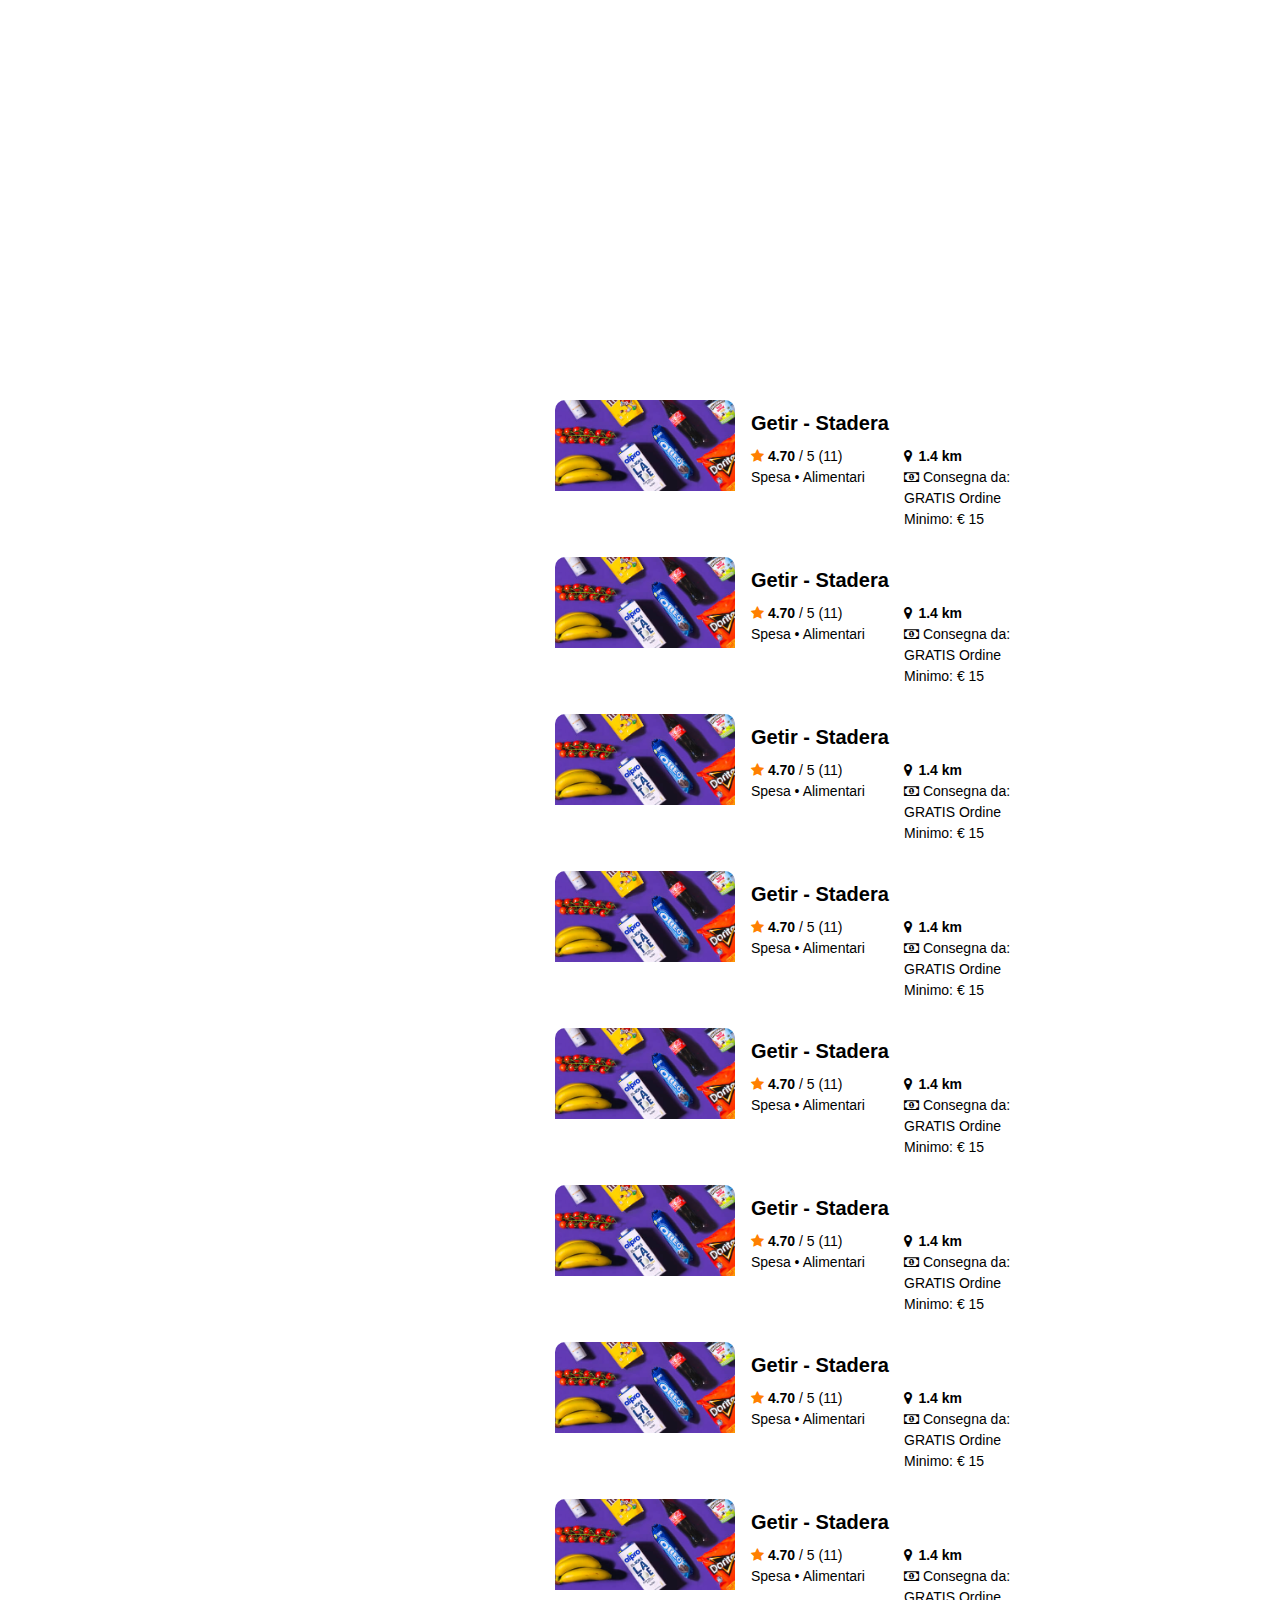
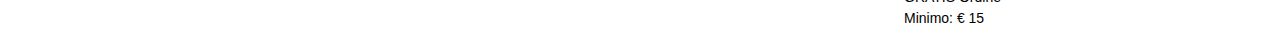
==== components/card-restaurants-searchpage/card-restaurants.html @ f646c20c "Starting point" ====
<!DOCTYPE html>
<html lang="en">
  <head>
    <meta charset="UTF-8" />
    <meta name="viewport" content="width=device-width, initial-scale=1.0" />
    <link rel="stylesheet" href="card-restaurants.css" />
    <link rel="stylesheet" href="../../assets/css/common.css" />
    <link
      rel="stylesheet"
      href="https://cdnjs.cloudflare.com/ajax/libs/font-awesome/4.7.0/css/font-awesome.min.css"
    />

    <title>Card ristoranti searchpage</title>
  </head>
  <body>
    <!-- first card -->
    <a class="card" href="#">
      <figure class="pictureBox sectionOfCard">
        <img
          class="picture"
          src="images/getir-stadera.jpg"
          alt="getir stadera"
        />
      </figure>

      <div class="cardGrid">
        <header class="headerRestaurant bold">Getir - Stadera</header>
        <p class="ratingAndReviews">
          <span class="fa fa-star checked"></span>
          <span class="ratingLeft bold">4.70</span>
          <span class="ratingDivider">/</span>
          <span class="ratingRight">5</span>
          <span class="numberOfReviews">(11)</span>
        </p>
        <p class="restaurantTypes">
          <span class="restaurantType1 afterContentDot">Spesa </span>
          <span class="restaurantType2">Alimentari</span>
        </p>

        <p class="distance bold">
          <span class="fa fa-map-marker"></span>
          <span class="onePointFourKm">1.4 km</span>
        </p>

        <p class="delivery">
          <span class="fa fa-money"></span>
          Consegna da: <span class="aftecrContentDot">GRATIS </span>
          Ordine Minimo: € 15
        </p>
      </div>
    </a>

    <!-- second card  -->
    <a class="card cardNotFirst" href="#">
      <figure class="pictureBox sectionOfCard">
        <img
          class="picture"
          src="images/getir-stadera.jpg"
          alt="getir stadera"
        />
      </figure>

      <div class="cardGrid">
        <header class="headerRestaurant bold">Getir - Stadera</header>
        <p class="ratingAndReviews">
          <span class="fa fa-star checked"></span>
          <span class="ratingLeft bold">4.70</span>
          <span class="ratingDivider">/</span>
          <span class="ratingRight">5</span>
          <span class="numberOfReviews">(11)</span>
        </p>
        <p class="restaurantTypes">
          <span class="restaurantType1 afterContentDot">Spesa </span>
          <span class="restaurantType2">Alimentari</span>
        </p>

        <p class="distance bold">
          <span class="fa fa-map-marker"></span>
          <span class="onePointFourKm">1.4 km</span>
        </p>

        <p class="delivery">
          <span class="fa fa-money"></span>
          Consegna da: <span class="aftecrContentDot">GRATIS </span>
          Ordine Minimo: € 15
        </p>
      </div>
    </a>

    <!-- third card  -->
    <a class="card cardNotFirst" href="#">
      <figure class="pictureBox sectionOfCard">
        <img
          class="picture"
          src="images/getir-stadera.jpg"
          alt="getir stadera"
        />
      </figure>

      <div class="cardGrid">
        <header class="headerRestaurant bold">Getir - Stadera</header>
        <p class="ratingAndReviews">
          <span class="fa fa-star checked"></span>
          <span class="ratingLeft bold">4.70</span>
          <span class="ratingDivider">/</span>
          <span class="ratingRight">5</span>
          <span class="numberOfReviews">(11)</span>
        </p>
        <p class="restaurantTypes">
          <span class="restaurantType1 afterContentDot">Spesa </span>
          <span class="restaurantType2">Alimentari</span>
        </p>

        <p class="distance bold">
          <span class="fa fa-map-marker"></span>
          <span class="onePointFourKm">1.4 km</span>
        </p>

        <p class="delivery">
          <span class="fa fa-money"></span>
          Consegna da: <span class="aftecrContentDot">GRATIS </span>
          Ordine Minimo: € 15
        </p>
      </div>
    </a>

    <!-- fourth card  -->
    <a class="card cardNotFirst" href="#">
      <figure class="pictureBox sectionOfCard">
        <img
          class="picture"
          src="images/getir-stadera.jpg"
          alt="getir stadera"
        />
      </figure>

      <div class="cardGrid">
        <header class="headerRestaurant bold">Getir - Stadera</header>
        <p class="ratingAndReviews">
          <span class="fa fa-star checked"></span>
          <span class="ratingLeft bold">4.70</span>
          <span class="ratingDivider">/</span>
          <span class="ratingRight">5</span>
          <span class="numberOfReviews">(11)</span>
        </p>
        <p class="restaurantTypes">
          <span class="restaurantType1 afterContentDot">Spesa </span>
          <span class="restaurantType2">Alimentari</span>
        </p>

        <p class="distance bold">
          <span class="fa fa-map-marker"></span>
          <span class="onePointFourKm">1.4 km</span>
        </p>

        <p class="delivery">
          <span class="fa fa-money"></span>
          Consegna da: <span class="aftecrContentDot">GRATIS </span>
          Ordine Minimo: € 15
        </p>
      </div>
    </a>

    <!-- fifth card  -->
    <a class="card cardNotFirst" href="#">
      <figure class="pictureBox sectionOfCard">
        <img
          class="picture"
          src="images/getir-stadera.jpg"
          alt="getir stadera"
        />
      </figure>

      <div class="cardGrid">
        <header class="headerRestaurant bold">Getir - Stadera</header>
        <p class="ratingAndReviews">
          <span class="fa fa-star checked"></span>
          <span class="ratingLeft bold">4.70</span>
          <span class="ratingDivider">/</span>
          <span class="ratingRight">5</span>
          <span class="numberOfReviews">(11)</span>
        </p>
        <p class="restaurantTypes">
          <span class="restaurantType1 afterContentDot">Spesa </span>
          <span class="restaurantType2">Alimentari</span>
        </p>

        <p class="distance bold">
          <span class="fa fa-map-marker"></span>
          <span class="onePointFourKm">1.4 km</span>
        </p>

        <p class="delivery">
          <span class="fa fa-money"></span>
          Consegna da: <span class="aftecrContentDot">GRATIS </span>
          Ordine Minimo: € 15
        </p>
      </div>
    </a>

    <!-- sixth card  -->
    <a class="card cardNotFirst" href="#">
      <figure class="pictureBox sectionOfCard">
        <img
          class="picture"
          src="images/getir-stadera.jpg"
          alt="getir stadera"
        />
      </figure>

      <div class="cardGrid">
        <header class="headerRestaurant bold">Getir - Stadera</header>
        <p class="ratingAndReviews">
          <span class="fa fa-star checked"></span>
          <span class="ratingLeft bold">4.70</span>
          <span class="ratingDivider">/</span>
          <span class="ratingRight">5</span>
          <span class="numberOfReviews">(11)</span>
        </p>
        <p class="restaurantTypes">
          <span class="restaurantType1 afterContentDot">Spesa </span>
          <span class="restaurantType2">Alimentari</span>
        </p>

        <p class="distance bold">
          <span class="fa fa-map-marker"></span>
          <span class="onePointFourKm">1.4 km</span>
        </p>

        <p class="delivery">
          <span class="fa fa-money"></span>
          Consegna da: <span class="aftecrContentDot">GRATIS </span>
          Ordine Minimo: € 15
        </p>
      </div>
    </a>

    <!-- seventh card  -->
    <a class="card cardNotFirst" href="#">
      <figure class="pictureBox sectionOfCard">
        <img
          class="picture"
          src="images/getir-stadera.jpg"
          alt="getir stadera"
        />
      </figure>

      <div class="cardGrid">
        <header class="headerRestaurant bold">Getir - Stadera</header>
        <p class="ratingAndReviews">
          <span class="fa fa-star checked"></span>
          <span class="ratingLeft bold">4.70</span>
          <span class="ratingDivider">/</span>
          <span class="ratingRight">5</span>
          <span class="numberOfReviews">(11)</span>
        </p>
        <p class="restaurantTypes">
          <span class="restaurantType1 afterContentDot">Spesa </span>
          <span class="restaurantType2">Alimentari</span>
        </p>

        <p class="distance bold">
          <span class="fa fa-map-marker"></span>
          <span class="onePointFourKm">1.4 km</span>
        </p>

        <p class="delivery">
          <span class="fa fa-money"></span>
          Consegna da: <span class="aftecrContentDot">GRATIS </span>
          Ordine Minimo: € 15
        </p>
      </div>
    </a>

    <!-- eight card  -->
    <a class="card cardNotFirst" href="#">
      <figure class="pictureBox sectionOfCard">
        <img
          class="picture"
          src="images/getir-stadera.jpg"
          alt="getir stadera"
        />
      </figure>

      <div class="cardGrid">
        <header class="headerRestaurant bold">Getir - Stadera</header>
        <p class="ratingAndReviews">
          <span class="fa fa-star checked"></span>
          <span class="ratingLeft bold">4.70</span>
          <span class="ratingDivider">/</span>
          <span class="ratingRight">5</span>
          <span class="numberOfReviews">(11)</span>
        </p>
        <p class="restaurantTypes">
          <span class="restaurantType1 afterContentDot">Spesa </span>
          <span class="restaurantType2">Alimentari</span>
        </p>

        <p class="distance bold">
          <span class="fa fa-map-marker"></span>
          <span class="onePointFourKm">1.4 km</span>
        </p>

        <p class="delivery">
          <span class="fa fa-money"></span>
          Consegna da: <span class="aftecrContentDot">GRATIS </span>
          Ordine Minimo: € 15
        </p>
      </div>
    </a>
  </body>
</html>
---- components/card-restaurants-searchpage/card-restaurants.css ----
@charset "UTF-8";
.bold {
  font-weight: bold;
}

.afterContentDot:after {
  content: "•";
}

.checked {
  color: rgb(255, 128, 0);
}

.card {
  color: #000;
  display: grid;
  font-size: 0.875rem;
  grid-gap: 0.5rem 1rem;
  grid-template-columns: minmax(180px, 30%) 1fr;
  grid-template-rows: repeat(1, 1fr);
  height: 127px;
  margin: 400px 235px 0 555px;
  text-decoration: none;
}
.card .pictureBox {
  border-radius: 10px;
  height: 125px;
  overflow: hidden;
  position: relative;
  z-index: 2;
}
.card .pictureBox .picture {
  top: -1.8rem;
  position: absolute;
  width: 100%;
  z-index: 1;
}
.card .cardGrid {
  display: grid;
  grid-gap: 0 0.75rem;
  grid-template-columns: 1fr 1fr;
  grid-template-rows: repeat(4, 1fr);
  height: 127px;
}
.card .cardGrid .headerRestaurant {
  font-size: 1.25rem;
  grid-row-start: 1;
  grid-row-end: 2;
  margin: 0.5rem 0;
}
.card .cardGrid .headerRestaurant:hover {
  text-decoration: underline;
}
.card .cardGrid .ratingAndReviews {
  grid-column-start: 1;
  grid-column-end: 2;
  grid-row-start: 2;
  grid-row-end: 3;
}
.card .cardGrid .restaurantTypes {
  grid-column-start: 1;
  grid-column-end: 2;
  grid-row-start: 3;
  grid-row-end: 4;
}
.card .cardGrid .distance {
  grid-column-start: 2;
  grid-column-end: 3;
  grid-row-start: 2;
  grid-row-end: 3;
}
.card .cardGrid .distance .onePointFourKm {
  margin-left: 2.5px;
}
.card .cardGrid .delivery {
  grid-column-start: 2;
  grid-column-end: 3;
  grid-row-start: 3;
  grid-row-end: 4;
}

.cardNotFirst {
  margin-top: 30px;
}

/*# sourceMappingURL=card-restaurants.css.map */
---- assets/css/common.css ----
* {
  padding: 0;
  margin: 0;
  box-sizing: border-box;
}

html,
body {
  font-size: 1rem;
  line-height: 1.5;
  font-family: JetSansDigital, Arial, sans-serif;
  color: #242e30;
  font-weight: 400;
  text-rendering: optimizelegibility;
  -webkit-font-smoothing: antialiased;
}
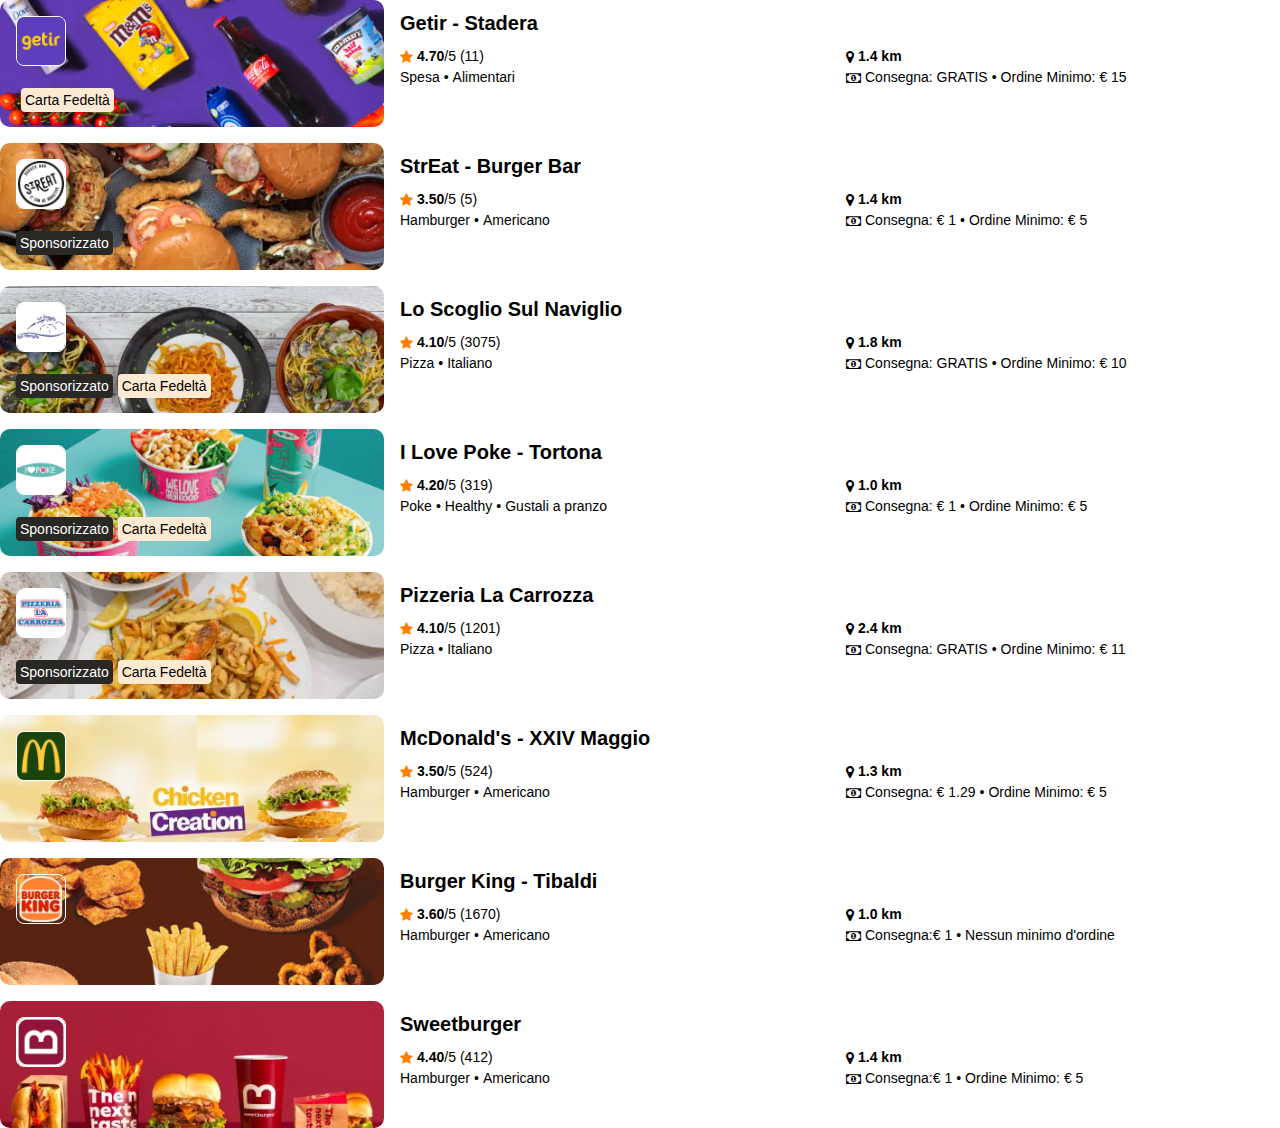
==== commit fc85025e: "develope responsiveness" ====
--- a/components/card-restaurants-searchpage/card-restaurants.html
+++ b/components/card-restaurants-searchpage/card-restaurants.html
@@ -13,300 +13,361 @@
     <title>Card ristoranti searchpage</title>
   </head>
   <body>
-    <!-- first card -->
-    <a class="card" href="#">
-      <figure class="pictureBox sectionOfCard">
-        <img
-          class="picture"
-          src="images/getir-stadera.jpg"
-          alt="getir stadera"
-        />
-      </figure>
-
-      <div class="cardGrid">
-        <header class="headerRestaurant bold">Getir - Stadera</header>
-        <p class="ratingAndReviews">
-          <span class="fa fa-star checked"></span>
-          <span class="ratingLeft bold">4.70</span>
-          <span class="ratingDivider">/</span>
-          <span class="ratingRight">5</span>
-          <span class="numberOfReviews">(11)</span>
-        </p>
-        <p class="restaurantTypes">
-          <span class="restaurantType1 afterContentDot">Spesa </span>
-          <span class="restaurantType2">Alimentari</span>
-        </p>
-
-        <p class="distance bold">
-          <span class="fa fa-map-marker"></span>
-          <span class="onePointFourKm">1.4 km</span>
-        </p>
-
-        <p class="delivery">
-          <span class="fa fa-money"></span>
-          Consegna da: <span class="aftecrContentDot">GRATIS </span>
-          Ordine Minimo: € 15
-        </p>
-      </div>
-    </a>
-
-    <!-- second card  -->
-    <a class="card cardNotFirst" href="#">
-      <figure class="pictureBox sectionOfCard">
-        <img
-          class="picture"
-          src="images/getir-stadera.jpg"
-          alt="getir stadera"
-        />
-      </figure>
-
-      <div class="cardGrid">
-        <header class="headerRestaurant bold">Getir - Stadera</header>
-        <p class="ratingAndReviews">
-          <span class="fa fa-star checked"></span>
-          <span class="ratingLeft bold">4.70</span>
-          <span class="ratingDivider">/</span>
-          <span class="ratingRight">5</span>
-          <span class="numberOfReviews">(11)</span>
-        </p>
-        <p class="restaurantTypes">
-          <span class="restaurantType1 afterContentDot">Spesa </span>
-          <span class="restaurantType2">Alimentari</span>
-        </p>
-
-        <p class="distance bold">
-          <span class="fa fa-map-marker"></span>
-          <span class="onePointFourKm">1.4 km</span>
-        </p>
-
-        <p class="delivery">
-          <span class="fa fa-money"></span>
-          Consegna da: <span class="aftecrContentDot">GRATIS </span>
-          Ordine Minimo: € 15
-        </p>
-      </div>
-    </a>
-
-    <!-- third card  -->
-    <a class="card cardNotFirst" href="#">
-      <figure class="pictureBox sectionOfCard">
-        <img
-          class="picture"
-          src="images/getir-stadera.jpg"
-          alt="getir stadera"
-        />
-      </figure>
-
-      <div class="cardGrid">
-        <header class="headerRestaurant bold">Getir - Stadera</header>
-        <p class="ratingAndReviews">
-          <span class="fa fa-star checked"></span>
-          <span class="ratingLeft bold">4.70</span>
-          <span class="ratingDivider">/</span>
-          <span class="ratingRight">5</span>
-          <span class="numberOfReviews">(11)</span>
-        </p>
-        <p class="restaurantTypes">
-          <span class="restaurantType1 afterContentDot">Spesa </span>
-          <span class="restaurantType2">Alimentari</span>
-        </p>
-
-        <p class="distance bold">
-          <span class="fa fa-map-marker"></span>
-          <span class="onePointFourKm">1.4 km</span>
-        </p>
-
-        <p class="delivery">
-          <span class="fa fa-money"></span>
-          Consegna da: <span class="aftecrContentDot">GRATIS </span>
-          Ordine Minimo: € 15
-        </p>
-      </div>
-    </a>
-
-    <!-- fourth card  -->
-    <a class="card cardNotFirst" href="#">
-      <figure class="pictureBox sectionOfCard">
-        <img
-          class="picture"
-          src="images/getir-stadera.jpg"
-          alt="getir stadera"
-        />
-      </figure>
-
-      <div class="cardGrid">
-        <header class="headerRestaurant bold">Getir - Stadera</header>
-        <p class="ratingAndReviews">
-          <span class="fa fa-star checked"></span>
-          <span class="ratingLeft bold">4.70</span>
-          <span class="ratingDivider">/</span>
-          <span class="ratingRight">5</span>
-          <span class="numberOfReviews">(11)</span>
-        </p>
-        <p class="restaurantTypes">
-          <span class="restaurantType1 afterContentDot">Spesa </span>
-          <span class="restaurantType2">Alimentari</span>
-        </p>
-
-        <p class="distance bold">
-          <span class="fa fa-map-marker"></span>
-          <span class="onePointFourKm">1.4 km</span>
-        </p>
-
-        <p class="delivery">
-          <span class="fa fa-money"></span>
-          Consegna da: <span class="aftecrContentDot">GRATIS </span>
-          Ordine Minimo: € 15
-        </p>
-      </div>
-    </a>
-
-    <!-- fifth card  -->
-    <a class="card cardNotFirst" href="#">
-      <figure class="pictureBox sectionOfCard">
-        <img
-          class="picture"
-          src="images/getir-stadera.jpg"
-          alt="getir stadera"
-        />
-      </figure>
-
-      <div class="cardGrid">
-        <header class="headerRestaurant bold">Getir - Stadera</header>
-        <p class="ratingAndReviews">
-          <span class="fa fa-star checked"></span>
-          <span class="ratingLeft bold">4.70</span>
-          <span class="ratingDivider">/</span>
-          <span class="ratingRight">5</span>
-          <span class="numberOfReviews">(11)</span>
-        </p>
-        <p class="restaurantTypes">
-          <span class="restaurantType1 afterContentDot">Spesa </span>
-          <span class="restaurantType2">Alimentari</span>
-        </p>
-
-        <p class="distance bold">
-          <span class="fa fa-map-marker"></span>
-          <span class="onePointFourKm">1.4 km</span>
-        </p>
-
-        <p class="delivery">
-          <span class="fa fa-money"></span>
-          Consegna da: <span class="aftecrContentDot">GRATIS </span>
-          Ordine Minimo: € 15
-        </p>
-      </div>
-    </a>
-
-    <!-- sixth card  -->
-    <a class="card cardNotFirst" href="#">
-      <figure class="pictureBox sectionOfCard">
-        <img
-          class="picture"
-          src="images/getir-stadera.jpg"
-          alt="getir stadera"
-        />
-      </figure>
-
-      <div class="cardGrid">
-        <header class="headerRestaurant bold">Getir - Stadera</header>
-        <p class="ratingAndReviews">
-          <span class="fa fa-star checked"></span>
-          <span class="ratingLeft bold">4.70</span>
-          <span class="ratingDivider">/</span>
-          <span class="ratingRight">5</span>
-          <span class="numberOfReviews">(11)</span>
-        </p>
-        <p class="restaurantTypes">
-          <span class="restaurantType1 afterContentDot">Spesa </span>
-          <span class="restaurantType2">Alimentari</span>
-        </p>
-
-        <p class="distance bold">
-          <span class="fa fa-map-marker"></span>
-          <span class="onePointFourKm">1.4 km</span>
-        </p>
-
-        <p class="delivery">
-          <span class="fa fa-money"></span>
-          Consegna da: <span class="aftecrContentDot">GRATIS </span>
-          Ordine Minimo: € 15
-        </p>
-      </div>
-    </a>
-
-    <!-- seventh card  -->
-    <a class="card cardNotFirst" href="#">
-      <figure class="pictureBox sectionOfCard">
-        <img
-          class="picture"
-          src="images/getir-stadera.jpg"
-          alt="getir stadera"
-        />
-      </figure>
-
-      <div class="cardGrid">
-        <header class="headerRestaurant bold">Getir - Stadera</header>
-        <p class="ratingAndReviews">
-          <span class="fa fa-star checked"></span>
-          <span class="ratingLeft bold">4.70</span>
-          <span class="ratingDivider">/</span>
-          <span class="ratingRight">5</span>
-          <span class="numberOfReviews">(11)</span>
-        </p>
-        <p class="restaurantTypes">
-          <span class="restaurantType1 afterContentDot">Spesa </span>
-          <span class="restaurantType2">Alimentari</span>
-        </p>
-
-        <p class="distance bold">
-          <span class="fa fa-map-marker"></span>
-          <span class="onePointFourKm">1.4 km</span>
-        </p>
-
-        <p class="delivery">
-          <span class="fa fa-money"></span>
-          Consegna da: <span class="aftecrContentDot">GRATIS </span>
-          Ordine Minimo: € 15
-        </p>
-      </div>
-    </a>
-
-    <!-- eight card  -->
-    <a class="card cardNotFirst" href="#">
-      <figure class="pictureBox sectionOfCard">
-        <img
-          class="picture"
-          src="images/getir-stadera.jpg"
-          alt="getir stadera"
-        />
-      </figure>
-
-      <div class="cardGrid">
-        <header class="headerRestaurant bold">Getir - Stadera</header>
-        <p class="ratingAndReviews">
-          <span class="fa fa-star checked"></span>
-          <span class="ratingLeft bold">4.70</span>
-          <span class="ratingDivider">/</span>
-          <span class="ratingRight">5</span>
-          <span class="numberOfReviews">(11)</span>
-        </p>
-        <p class="restaurantTypes">
-          <span class="restaurantType1 afterContentDot">Spesa </span>
-          <span class="restaurantType2">Alimentari</span>
-        </p>
-
-        <p class="distance bold">
-          <span class="fa fa-map-marker"></span>
-          <span class="onePointFourKm">1.4 km</span>
-        </p>
-
-        <p class="delivery">
-          <span class="fa fa-money"></span>
-          Consegna da: <span class="aftecrContentDot">GRATIS </span>
-          Ordine Minimo: € 15
-        </p>
-      </div>
-    </a>
+    <div class="listings">
+      <!-- first card -->
+      <a class="card" href="#">
+        <figure class="pictureBox">
+          <img
+            class="picture"
+            src="images/getir-stadera.jpg"
+            alt="getir stadera"
+          />
+          <img class="logo" src="images/getir-logo.gif" alt="logo" />
+          <ul class="sponsoredAndFidelty">
+            <li><span class="sponsored dontDisplay">Sponsorizzato</span></li>
+            <li><span class="fideltyCard">Carta Fedeltà</span></li>
+          </ul>
+        </figure>
+
+        <div class="cardGrid">
+          <header class="headerRestaurant bold">Getir - Stadera</header>
+          <p class="ratingAndReviews">
+            <span class="fa fa-star checked"></span>
+            <span class="ratingLeft bold">4.70</span>
+            <span class="ratingDivider">/</span>
+            <span class="ratingRight">5</span>
+            <span class="numberOfReviews">(11)</span>
+          </p>
+          <p class="restaurantTypes">
+            <span class="restaurantType1 afterContentDot">Spesa</span>
+            <span class="restaurantType2">Alimentari</span>
+          </p>
+
+          <p class="distance bold">
+            <span class="fa fa-map-marker"></span>
+            <span class="onePointFourKm">1.4 km</span>
+          </p>
+
+          <p class="delivery">
+            <span class="fa fa-money"></span>
+            <span class="afterContentDot">Consegna: GRATIS</span>
+            Ordine Minimo: € 15
+          </p>
+        </div>
+      </a>
+
+      <!-- second card  -->
+      <a class="card cardNotFirst" href="#">
+        <figure class="pictureBox">
+          <img
+            class="picture"
+            src="images/StrEat - Burger Bar.webp"
+            alt="getir stadera"
+          />
+          <img class="logo" src="images/StrEat_Logo.gif" alt="logo" />
+          <ul class="sponsoredAndFidelty">
+            <li><span class="sponsored">Sponsorizzato</span></li>
+            <li><span class="fideltyCard dontDisplay">Carta Fedeltà</span></li>
+          </ul>
+        </figure>
+
+        <div class="cardGrid">
+          <header class="headerRestaurant bold">StrEat - Burger Bar</header>
+          <p class="ratingAndReviews">
+            <span class="fa fa-star checked"></span>
+            <span class="ratingLeft bold">3.50</span>
+            <span class="ratingDivider">/</span>
+            <span class="ratingRight">5</span>
+            <span class="numberOfReviews">(5)</span>
+          </p>
+          <p class="restaurantTypes">
+            <span class="restaurantType1 afterContentDot">Hamburger</span>
+            <span class="restaurantType2">Americano</span>
+          </p>
+
+          <p class="distance bold">
+            <span class="fa fa-map-marker"></span>
+            <span class="onePointFourKm">1.4 km</span>
+          </p>
+
+          <p class="delivery">
+            <span class="fa fa-money"></span>
+            <span class="afterContentDot">Consegna: € 1</span>
+            Ordine Minimo: € 5
+          </p>
+        </div>
+      </a>
+
+      <!-- third card  -->
+      <a class="card cardNotFirst" href="#">
+        <figure class="pictureBox">
+          <img
+            class="picture"
+            src="images/Lo Scoglio Sul Naviglio.webp"
+            alt="getir stadera"
+          />
+          <img
+            class="logo"
+            src="images/Lo Scoglio Sul Naviglio Logo.gif"
+            alt="logo"
+          />
+          <ul class="sponsoredAndFidelty">
+            <li><span class="sponsored">Sponsorizzato</span></li>
+            <li><span class="fideltyCard">Carta Fedeltà</span></li>
+          </ul>
+        </figure>
+
+        <div class="cardGrid">
+          <header class="headerRestaurant bold">Lo Scoglio Sul Naviglio</header>
+          <p class="ratingAndReviews">
+            <span class="fa fa-star checked"></span>
+            <span class="ratingLeft bold">4.10</span>
+            <span class="ratingDivider">/</span>
+            <span class="ratingRight">5</span>
+            <span class="numberOfReviews">(3075)</span>
+          </p>
+          <p class="restaurantTypes">
+            <span class="restaurantType1 afterContentDot">Pizza</span>
+            <span class="restaurantType2">Italiano</span>
+          </p>
+
+          <p class="distance bold">
+            <span class="fa fa-map-marker"></span>
+            <span class="onePointFourKm">1.8 km</span>
+          </p>
+
+          <p class="delivery">
+            <span class="fa fa-money"></span>
+            <span class="afterContentDot">Consegna: GRATIS</span>
+            Ordine Minimo: € 10
+          </p>
+        </div>
+      </a>
+
+      <!-- fourth card  -->
+      <a class="card cardNotFirst" href="#">
+        <figure class="pictureBox">
+          <img
+            class="picture"
+            src="images/I Love Poke.jpeg"
+            alt="getir stadera"
+          />
+          <img class="logo" src="images/I Love Poke Logo.gif" alt="logo" />
+          <ul class="sponsoredAndFidelty">
+            <li><span class="sponsored">Sponsorizzato</span></li>
+            <li><span class="fideltyCard">Carta Fedeltà</span></li>
+          </ul>
+        </figure>
+
+        <div class="cardGrid">
+          <header class="headerRestaurant bold">I Love Poke - Tortona</header>
+          <p class="ratingAndReviews">
+            <span class="fa fa-star checked"></span>
+            <span class="ratingLeft bold">4.20</span>
+            <span class="ratingDivider">/</span>
+            <span class="ratingRight">5</span>
+            <span class="numberOfReviews">(319)</span>
+          </p>
+          <p class="restaurantTypes">
+            <span class="restaurantType1 afterContentDot">Poke</span>
+            <span class="restaurantType2 afterContentDot">Healthy</span>
+            <span>Gustali a pranzo</span>
+          </p>
+
+          <p class="distance bold">
+            <span class="fa fa-map-marker"></span>
+            <span class="onePointFourKm">1.0 km</span>
+          </p>
+
+          <p class="delivery">
+            <span class="fa fa-money"></span>
+            <span class="afterContentDot">Consegna: € 1</span>
+            Ordine Minimo: € 5
+          </p>
+        </div>
+      </a>
+
+      <!-- fifth card  -->
+      <a class="card cardNotFirst" href="#">
+        <figure class="pictureBox">
+          <img
+            class="picture"
+            src="images/Pizzeria La Carrozza.webp"
+            alt="getir stadera"
+          />
+          <img
+            class="logo"
+            src="images/Pizzeria La Carrozza Logo.gif"
+            alt="logo"
+          />
+          <ul class="sponsoredAndFidelty">
+            <li><span class="sponsored">Sponsorizzato</span></li>
+            <li><span class="fideltyCard">Carta Fedeltà</span></li>
+          </ul>
+        </figure>
+
+        <div class="cardGrid">
+          <header class="headerRestaurant bold">Pizzeria La Carrozza</header>
+          <p class="ratingAndReviews">
+            <span class="fa fa-star checked"></span>
+            <span class="ratingLeft bold">4.10</span>
+            <span class="ratingDivider">/</span>
+            <span class="ratingRight">5</span>
+            <span class="numberOfReviews">(1201)</span>
+          </p>
+          <p class="restaurantTypes">
+            <span class="restaurantType1 afterContentDot">Pizza</span>
+            <span class="restaurantType2">Italiano</span>
+          </p>
+
+          <p class="distance bold">
+            <span class="fa fa-map-marker"></span>
+            <span class="onePointFourKm">2.4 km</span>
+          </p>
+
+          <p class="delivery">
+            <span class="fa fa-money"></span>
+            <span class="afterContentDot">Consegna: GRATIS</span>
+            Ordine Minimo: € 11
+          </p>
+        </div>
+      </a>
+
+      <!-- sixth card  -->
+      <a class="card cardNotFirst" href="#">
+        <figure class="pictureBox">
+          <img
+            class="picture"
+            src="images/Mc Donalds XXIV Maggio.webp"
+            alt="getir stadera"
+          />
+          <img
+            class="logo"
+            src="images/Mc Donalds XXIV Maggio Logo.gif"
+            alt="logo"
+          />
+          <ul class="sponsoredAndFidelty">
+            <li><span class="sponsored dontDisplay">Sponsorizzato</span></li>
+            <li><span class="fideltyCard dontDisplay">Carta Fedeltà</span></li>
+          </ul>
+        </figure>
+
+        <div class="cardGrid">
+          <header class="headerRestaurant bold">
+            McDonald's - XXIV Maggio
+          </header>
+          <p class="ratingAndReviews">
+            <span class="fa fa-star checked"></span>
+            <span class="ratingLeft bold">3.50</span>
+            <span class="ratingDivider">/</span>
+            <span class="ratingRight">5</span>
+            <span class="numberOfReviews">(524)</span>
+          </p>
+          <p class="restaurantTypes">
+            <span class="restaurantType1 afterContentDot">Hamburger</span>
+            <span class="restaurantType2">Americano</span>
+          </p>
+
+          <p class="distance bold">
+            <span class="fa fa-map-marker"></span>
+            <span class="onePointFourKm">1.3 km</span>
+          </p>
+
+          <p class="delivery">
+            <span class="fa fa-money"></span>
+            <span class="afterContentDot">Consegna: € 1.29</span>
+            Ordine Minimo: € 5
+          </p>
+        </div>
+      </a>
+
+      <!-- seventh card  -->
+      <a class="card cardNotFirst" href="#">
+        <figure class="pictureBox">
+          <img
+            class="picture"
+            src="images/Burger King Tibaldi.jpeg"
+            alt="getir stadera"
+          />
+          <img
+            class="logo"
+            src="images/Burger King Tibaldi Logo.gif"
+            alt="logo"
+          />
+          <ul class="sponsoredAndFidelty">
+            <li><span class="sponsored dontDisplay">Sponsorizzato</span></li>
+            <li><span class="fideltyCard dontDisplay">Carta Fedeltà</span></li>
+          </ul>
+        </figure>
+
+        <div class="cardGrid">
+          <header class="headerRestaurant bold">Burger King - Tibaldi</header>
+          <p class="ratingAndReviews">
+            <span class="fa fa-star checked"></span>
+            <span class="ratingLeft bold">3.60</span>
+            <span class="ratingDivider">/</span>
+            <span class="ratingRight">5</span>
+            <span class="numberOfReviews">(1670)</span>
+          </p>
+          <p class="restaurantTypes">
+            <span class="restaurantType1 afterContentDot">Hamburger</span>
+            <span class="restaurantType2">Americano</span>
+          </p>
+
+          <p class="distance bold">
+            <span class="fa fa-map-marker"></span>
+            <span class="onePointFourKm">1.0 km</span>
+          </p>
+
+          <p class="delivery">
+            <span class="fa fa-money"></span>
+            <span class="afterContentDot">Consegna:€ 1</span>
+            Nessun minimo d'ordine
+          </p>
+        </div>
+      </a>
+
+      <!-- eight card  -->
+      <a class="card cardNotFirst" href="#">
+        <figure class="pictureBox">
+          <img
+            class="picture"
+            src="images/Sweetburger.webp"
+            alt="getir stadera"
+          />
+          <img class="logo" src="images/Sweetburger Logo.gif" alt="logo" />
+          <ul class="sponsoredAndFidelty">
+            <li><span class="sponsored dontDisplay">Sponsorizzato</span></li>
+            <li><span class="fideltyCard dontDisplay">Carta Fedeltà</span></li>
+          </ul>
+        </figure>
+
+        <div class="cardGrid">
+          <header class="headerRestaurant bold">Sweetburger</header>
+          <p class="ratingAndReviews">
+            <span class="fa fa-star checked"></span>
+            <span class="ratingLeft bold">4.40</span>
+            <span class="ratingDivider">/</span>
+            <span class="ratingRight">5</span>
+            <span class="numberOfReviews">(412)</span>
+          </p>
+          <p class="restaurantTypes">
+            <span class="restaurantType1 afterContentDot">Hamburger</span>
+            <span class="restaurantType2">Americano</span>
+          </p>
+
+          <p class="distance bold">
+            <span class="fa fa-map-marker"></span>
+            <span class="onePointFourKm">1.4 km</span>
+          </p>
+
+          <p class="delivery">
+            <span class="fa fa-money"></span>
+            <span class="afterContentDot">Consegna:€ 1</span>
+            Ordine Minimo: € 5
+          </p>
+        </div>
+      </a>
+    </div>
   </body>
 </html>
--- a/components/card-restaurants-searchpage/card-restaurants.css
+++ b/components/card-restaurants-searchpage/card-restaurants.css
@@ -5,10 +5,21 @@
 
 .afterContentDot:after {
   content: "•";
+  margin: 0 4px;
 }
 
 .checked {
   color: rgb(255, 128, 0);
+}
+
+.dontDisplay {
+  display: none;
+}
+
+.listings {
+  display: flex;
+  flex-direction: column;
+  gap: 1rem;
 }
 
 .card {
@@ -17,14 +28,12 @@
   font-size: 0.875rem;
   grid-gap: 0.5rem 1rem;
   grid-template-columns: minmax(180px, 30%) 1fr;
-  grid-template-rows: repeat(1, 1fr);
-  height: 127px;
-  margin: 400px 235px 0 555px;
   text-decoration: none;
 }
 .card .pictureBox {
   border-radius: 10px;
-  height: 125px;
+  height: 100%;
+  min-height: 125px;
   overflow: hidden;
   position: relative;
   z-index: 2;
@@ -35,52 +44,137 @@
   width: 100%;
   z-index: 1;
 }
-.card .cardGrid {
-  display: grid;
-  grid-gap: 0 0.75rem;
-  grid-template-columns: 1fr 1fr;
-  grid-template-rows: repeat(4, 1fr);
-  height: 127px;
+.card .pictureBox .logo {
+  border: 1px solid #fff;
+  border-radius: 8px;
+  left: 1rem;
+  height: 50px;
+  position: absolute;
+  top: 1rem;
+  z-index: 1;
+}
+.card .pictureBox .sponsoredAndFidelty {
+  bottom: 1rem;
+  display: flex;
+  flex-flow: row wrap;
+  gap: 5px;
+  left: 1rem;
+  list-style: none;
+  max-height: 100%;
+  position: absolute;
+  z-index: 1;
+}
+.card .pictureBox .sponsoredAndFidelty .sponsored {
+  background-color: #292825;
+  border-radius: 0.25rem;
+  color: #fff;
+  padding: 0.25rem;
+}
+.card .pictureBox .sponsoredAndFidelty .fideltyCard {
+  background-color: #fdead2;
+  border-radius: 0.25rem;
+  color: #000;
+  padding: 0.25rem;
 }
 .card .cardGrid .headerRestaurant {
+  align-items: center;
+  display: flex;
   font-size: 1.25rem;
   grid-row-start: 1;
   grid-row-end: 2;
   margin: 0.5rem 0;
+  width: 100%;
 }
 .card .cardGrid .headerRestaurant:hover {
   text-decoration: underline;
 }
 .card .cardGrid .ratingAndReviews {
+  align-items: center;
+  display: flex;
   grid-column-start: 1;
   grid-column-end: 2;
   grid-row-start: 2;
   grid-row-end: 3;
 }
+.card .cardGrid .ratingAndReviews .fa-star,
+.card .cardGrid .ratingAndReviews .ratingRight {
+  margin-right: 4px;
+}
 .card .cardGrid .restaurantTypes {
+  align-items: center;
+  display: flex;
   grid-column-start: 1;
   grid-column-end: 2;
   grid-row-start: 3;
   grid-row-end: 4;
 }
 .card .cardGrid .distance {
+  align-items: center;
+  display: flex;
   grid-column-start: 2;
   grid-column-end: 3;
   grid-row-start: 2;
   grid-row-end: 3;
 }
-.card .cardGrid .distance .onePointFourKm {
-  margin-left: 2.5px;
+.card .cardGrid .distance .fa-map-marker {
+  margin-right: 4px;
 }
 .card .cardGrid .delivery {
+  align-items: center;
+  display: flex;
   grid-column-start: 2;
   grid-column-end: 3;
   grid-row-start: 3;
   grid-row-end: 4;
 }
+.card .cardGrid .delivery .fa-money {
+  margin-right: 4px;
+}
 
-.cardNotFirst {
-  margin-top: 30px;
+.cardGrid {
+  display: grid;
+  grid-gap: 0 0.75rem;
+  grid-template-columns: 1fr 1fr;
+  grid-auto-rows: min-content;
+  height: 127px;
+}
+
+@media screen and (max-width: 47.999em) {
+  .listings {
+    align-items: center;
+  }
+  .card {
+    grid-template-columns: 1fr;
+    width: 95%;
+    max-width: 95%;
+  }
+  .card .cardGrid {
+    align-items: center;
+    display: flex;
+    flex-flow: row wrap;
+    height: unset;
+  }
+  .card .cardGrid .headerRestaurant {
+    display: flex;
+    flex: 100%;
+    font-size: 1rem;
+    margin: 0;
+  }
+  .card .cardGrid .restaurantTypes {
+    flex-grow: 1;
+    flex-wrap: wrap;
+  }
+  .card .cardGrid .ratingAndReviews,
+  .card .cardGrid .distance {
+    align-items: center;
+    display: flex;
+  }
+  .card .cardGrid .headerRestaurant,
+  .card .cardGrid .delivery {
+    align-items: center;
+    display: flex;
+    flex-wrap: wrap;
+  }
 }
 
 /*# sourceMappingURL=card-restaurants.css.map */
